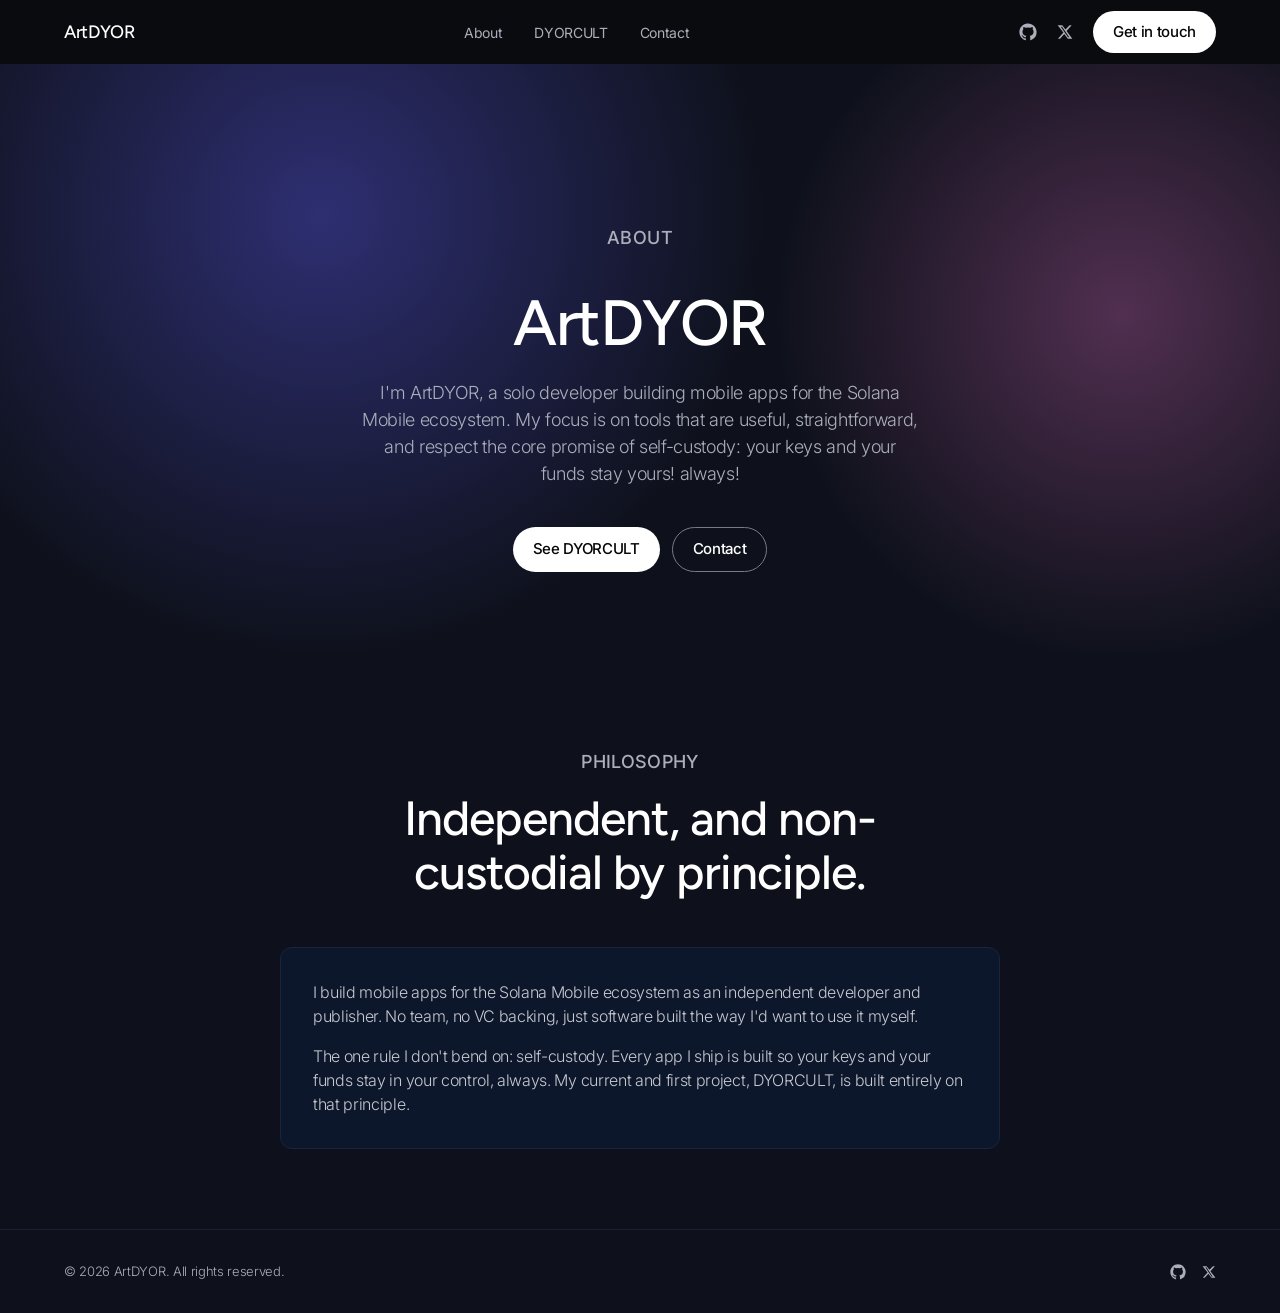
==== about.html @ 6ceb4e43 "Add dedicated About and Contact pages, update nav links About and Contact now have their own pages (" ====
<!DOCTYPE html>
<html lang="en">
<head>
  <meta charset="UTF-8" />
  <meta name="viewport" content="width=device-width, initial-scale=1.0" />
  <title>About — ArtDYOR</title>
  <meta name="description" content="ArtDYOR is an independent Solana app developer and publisher, creator of DYORCULT — a non-custodial mobile app built for the Solana dApp Store." />

  <link rel="icon" type="image/svg+xml" href="favicon.svg" />

  <!-- Open Graph / social share -->
  <meta property="og:type" content="website" />
  <meta property="og:title" content="About — ArtDYOR" />
  <meta property="og:description" content="Independent developer and publisher building DYORCULT, a non-custodial mobile app for the Solana ecosystem." />
  <meta property="og:url" content="https://artdyor.github.io/about.html" />
  <meta name="twitter:card" content="summary" />
  <meta name="twitter:title" content="About — ArtDYOR" />
  <meta name="twitter:description" content="Independent developer and publisher building DYORCULT, a non-custodial mobile app for the Solana ecosystem." />
  <meta name="twitter:site" content="@ArtDYOR" />

  <link rel="preconnect" href="https://fonts.googleapis.com">
  <link rel="preconnect" href="https://fonts.gstatic.com" crossorigin>
  <link href="https://fonts.googleapis.com/css2?family=Figtree:wght@500;600&family=Inter:wght@300;400;500;600&display=swap" rel="stylesheet">

  <link rel="stylesheet" href="styles.css" />
</head>
<body>

  <nav class="nav">
    <div class="container">
      <a href="index.html#top" class="nav-logo">ArtDYOR</a>
      <ul class="nav-links">
        <li><a href="about.html">About</a></li>
        <li><a href="dyorcult.html">DYORCULT</a></li>
        <li><a href="contact.html">Contact</a></li>
      </ul>
      <div class="nav-actions">
        <a href="https://github.com/artdyor" target="_blank" rel="noopener noreferrer" class="icon-link" aria-label="ArtDYOR on GitHub">
          <svg width="18" height="18" viewBox="0 0 24 24" fill="currentColor" aria-hidden="true"><path d="M12 .5C5.65.5.5 5.65.5 12c0 5.09 3.29 9.4 7.86 10.93.57.1.78-.25.78-.55v-2.14c-3.2.7-3.87-1.36-3.87-1.36-.53-1.33-1.28-1.69-1.28-1.69-1.04-.71.08-.7.08-.7 1.15.08 1.76 1.18 1.76 1.18 1.02 1.75 2.68 1.24 3.33.95.1-.74.4-1.24.72-1.53-2.55-.29-5.24-1.28-5.24-5.69 0-1.26.45-2.29 1.19-3.1-.12-.29-.51-1.46.12-3.05 0 0 .97-.31 3.18 1.18a11.1 11.1 0 0 1 5.79 0c2.21-1.49 3.18-1.18 3.18-1.18.63 1.59.24 2.76.12 3.05.74.81 1.19 1.84 1.19 3.1 0 4.42-2.7 5.4-5.26 5.68.41.36.78 1.06.78 2.15v3.19c0 .3.21.66.79.55A11.5 11.5 0 0 0 23.5 12C23.5 5.65 18.35.5 12 .5Z"/></svg>
        </a>
        <a href="https://x.com/ArtDYOR" target="_blank" rel="noopener noreferrer" class="icon-link" aria-label="ArtDYOR on X">
          <svg width="16" height="16" viewBox="0 0 24 24" fill="currentColor" aria-hidden="true"><path d="M18.9 2H22l-7.6 8.68L23 22h-6.8l-5.3-6.9L4.6 22H1.5l8.1-9.3L1 2h6.9l4.8 6.3L18.9 2Zm-2.4 18h1.9L7.6 4H5.6l10.9 16Z"/></svg>
        </a>
        <a href="contact.html" class="btn btn-primary">Get in touch</a>
      </div>
    </div>
  </nav>

  <header class="hero">
    <div class="container">
      <p class="eyebrow">About</p>
      <h1>ArtDYOR</h1>
      <p>I'm ArtDYOR, a solo developer building mobile apps for the Solana Mobile ecosystem. My focus is on tools that are useful, straightforward, and respect the core promise of self-custody: your keys and your funds stay yours! always!</p>
      <div class="hero-ctas">
        <a href="dyorcult.html" class="btn btn-primary">See DYORCULT</a>
        <a href="contact.html" class="btn btn-ghost">Contact</a>
      </div>
    </div>
  </header>

  <section class="section" id="about-story">
    <div class="container">
      <div class="section-header">
        <p class="eyebrow">Philosophy</p>
        <h2>Independent, and non-custodial by principle.</h2>
      </div>
      <div class="about-card">
        <p>I build mobile apps for the Solana Mobile ecosystem as an independent developer and publisher. No team, no VC backing, just software built the way I'd want to use it myself.</p>
        <p>The one rule I don't bend on: self-custody. Every app I ship is built so your keys and your funds stay in your control, always. My current and first project, DYORCULT, is built entirely on that principle.</p>
      </div>
    </div>
  </section>

  <footer class="footer">
    <div class="container">
      <p>&copy; 2026 ArtDYOR. All rights reserved.</p>
      <div class="footer-actions">
        <a href="https://github.com/artdyor" target="_blank" rel="noopener noreferrer" class="icon-link" aria-label="ArtDYOR on GitHub">
          <svg width="16" height="16" viewBox="0 0 24 24" fill="currentColor" aria-hidden="true"><path d="M12 .5C5.65.5.5 5.65.5 12c0 5.09 3.29 9.4 7.86 10.93.57.1.78-.25.78-.55v-2.14c-3.2.7-3.87-1.36-3.87-1.36-.53-1.33-1.28-1.69-1.28-1.69-1.04-.71.08-.7.08-.7 1.15.08 1.76 1.18 1.76 1.18 1.02 1.75 2.68 1.24 3.33.95.1-.74.4-1.24.72-1.53-2.55-.29-5.24-1.28-5.24-5.69 0-1.26.45-2.29 1.19-3.1-.12-.29-.51-1.46.12-3.05 0 0 .97-.31 3.18 1.18a11.1 11.1 0 0 1 5.79 0c2.21-1.49 3.18-1.18 3.18-1.18.63 1.59.24 2.76.12 3.05.74.81 1.19 1.84 1.19 3.1 0 4.42-2.7 5.4-5.26 5.68.41.36.78 1.06.78 2.15v3.19c0 .3.21.66.79.55A11.5 11.5 0 0 0 23.5 12C23.5 5.65 18.35.5 12 .5Z"/></svg>
        </a>
        <a href="https://x.com/ArtDYOR" target="_blank" rel="noopener noreferrer" class="icon-link" aria-label="ArtDYOR on X">
          <svg width="14" height="14" viewBox="0 0 24 24" fill="currentColor" aria-hidden="true"><path d="M18.9 2H22l-7.6 8.68L23 22h-6.8l-5.3-6.9L4.6 22H1.5l8.1-9.3L1 2h6.9l4.8 6.3L18.9 2Zm-2.4 18h1.9L7.6 4H5.6l10.9 16Z"/></svg>
        </a>
      </div>
    </div>
  </footer>

</body>
</html>
---- styles.css ----
/* ==========================================================================
   ArtDYOR — Developer Website
   Styled per the AgentQL "Aurora glow over a midnight terminal" design tokens
   ========================================================================== */

:root {
  /* Colors */
  --color-void: #0b0c0e;
  --color-abyss: #0e111b;
  --color-deep-sea: #0d172b;
  --color-cobalt-panel: #12244f;
  --color-signal-blue: #2862d7;
  --color-pulse-violet: #305fbd;
  --color-aurora-purple: #625fff;
  --color-plasma-pink: #ff7dda;
  --color-quartz: #ffffff;
  --color-ash: #abaebb;
  --color-mist: #c7c9d1;
  --color-obsidian-edge: #172540;
  --color-inkline: #151e32;
  --color-sapphire-hairline: #24375a;

  /* Typography */
  --font-inter: 'Inter', ui-sans-serif, system-ui, -apple-system, BlinkMacSystemFont, "Segoe UI", Roboto, sans-serif;
  --font-figtree: 'Figtree', ui-sans-serif, system-ui, -apple-system, BlinkMacSystemFont, "Segoe UI", Roboto, sans-serif;

  /* Layout */
  --page-max-width: 1200px;
  --section-gap: 80px;
  --card-padding: 24px;

  /* Radius */
  --radius-cards: 12px;
  --radius-buttons: 9999px;

  /* Shadows */
  --shadow-xl: rgba(0, 0, 0, 0.5) 0px 4px 30px 0px;
  --shadow-md: rgba(0, 0, 0, 0.2) 0px 3px 16px 0px;
}

* {
  margin: 0;
  padding: 0;
  box-sizing: border-box;
}

html {
  scroll-behavior: smooth;
}

body {
  background: var(--color-abyss);
  color: var(--color-quartz);
  font-family: var(--font-inter);
  font-weight: 300;
  font-size: 16px;
  line-height: 1.5;
  letter-spacing: -0.32px;
  overflow-x: hidden;
}

a {
  color: inherit;
  text-decoration: none;
}

.container {
  max-width: var(--page-max-width);
  margin: 0 auto;
  padding: 0 24px;
}

/* ---------------- Nav ---------------- */

.nav {
  position: sticky;
  top: 0;
  z-index: 50;
  background: rgba(11, 12, 14, 0.9);
  backdrop-filter: blur(8px);
  height: 64px;
  display: flex;
  align-items: center;
}

.nav .container {
  display: flex;
  align-items: center;
  justify-content: space-between;
  width: 100%;
}

.nav-logo {
  font-family: var(--font-figtree);
  font-weight: 500;
  font-size: 18px;
  letter-spacing: -0.02em;
  color: var(--color-quartz);
}

.nav-links {
  display: flex;
  gap: 32px;
  list-style: none;
}

.nav-links a {
  font-size: 14px;
  font-weight: 400;
  color: var(--color-ash);
  transition: color 0.15s ease;
}

.nav-links a:hover {
  color: var(--color-quartz);
}

.nav-actions {
  display: flex;
  align-items: center;
  gap: 20px;
}

.icon-link {
  display: inline-flex;
  align-items: center;
  justify-content: center;
  color: var(--color-ash);
  transition: color 0.15s ease;
}

.icon-link:hover {
  color: var(--color-quartz);
}

/* ---------------- Buttons ---------------- */

.btn {
  display: inline-flex;
  align-items: center;
  justify-content: center;
  border-radius: var(--radius-buttons);
  padding: 10px 20px;
  font-family: var(--font-inter);
  font-weight: 500;
  font-size: 15px;
  cursor: pointer;
  border: none;
  transition: opacity 0.15s ease, transform 0.15s ease;
}

.btn:hover {
  opacity: 0.9;
}

.btn-primary {
  background: var(--color-quartz);
  color: #050606;
}

.btn-ghost {
  background: transparent;
  border: 1px solid #777a88;
  color: var(--color-quartz);
}

/* ---------------- Hero ---------------- */

.hero {
  position: relative;
  padding: 160px 0 var(--section-gap);
  overflow: hidden;
}

.hero::before {
  content: '';
  position: absolute;
  top: -300px;
  left: -10%;
  width: 900px;
  height: 900px;
  background: radial-gradient(circle at center, rgba(98, 95, 255, 0.38) 0%, rgba(0, 0, 0, 0) 70%);
  pointer-events: none;
  z-index: 0;
}

.hero::after {
  content: '';
  position: absolute;
  top: -100px;
  right: -15%;
  width: 700px;
  height: 700px;
  background: radial-gradient(circle at center, rgba(255, 125, 218, 0.28) 0%, rgba(0, 0, 0, 0) 70%);
  pointer-events: none;
  z-index: 0;
}

.hero .container {
  position: relative;
  z-index: 1;
  text-align: center;
  max-width: 720px;
}

.eyebrow {
  font-size: 13px;
  font-weight: 500;
  text-transform: uppercase;
  letter-spacing: 0.02em;
  color: var(--color-ash);
  margin-bottom: 16px;
}

.hero h1 {
  font-family: var(--font-figtree);
  font-weight: 500;
  font-size: 64px;
  line-height: 1;
  letter-spacing: -1.28px;
  margin-bottom: 24px;
}

.hero p {
  font-size: 18px;
  color: var(--color-ash);
  max-width: 560px;
  margin: 0 auto 40px;
}

.hero-ctas {
  display: flex;
  gap: 12px;
  justify-content: center;
}

/* ---------------- Section ---------------- */

.section {
  padding: var(--section-gap) 0;
}

.section-header {
  text-align: center;
  max-width: 640px;
  margin: 0 auto 48px;
}

.section-header h2 {
  font-family: var(--font-figtree);
  font-weight: 500;
  font-size: 48px;
  line-height: 1.13;
  letter-spacing: -0.96px;
  margin-top: 16px;
}

.section-header p {
  font-size: 18px;
  color: var(--color-ash);
  margin-top: 16px;
}

/* ---------------- About ---------------- */

.about-card {
  background: var(--color-deep-sea);
  border: 1px solid var(--color-obsidian-edge);
  border-radius: var(--radius-cards);
  padding: 32px;
  max-width: 720px;
  margin: 0 auto;
}

.about-card p {
  color: var(--color-mist);
  font-size: 16px;
}

.about-card p + p {
  margin-top: 16px;
}

/* ---------------- App / Project cards ---------------- */

.project-grid {
  display: grid;
  grid-template-columns: 1fr;
  gap: 16px;
}

.project-card {
  background: var(--color-cobalt-panel);
  border: 1px solid #1e2b48;
  border-radius: var(--radius-cards);
  padding: 32px;
  display: flex;
  flex-direction: column;
  gap: 16px;
}

.project-card-top {
  display: flex;
  align-items: center;
  justify-content: space-between;
  gap: 16px;
  flex-wrap: wrap;
}

.project-card h3 {
  font-family: var(--font-figtree);
  font-weight: 500;
  font-size: 28px;
  letter-spacing: -0.56px;
}

.badge {
  display: inline-flex;
  align-items: center;
  background: var(--color-deep-sea);
  color: var(--color-quartz);
  font-size: 12px;
  font-weight: 500;
  border-radius: var(--radius-buttons);
  padding: 4px 12px;
  white-space: nowrap;
}

.project-card p {
  color: var(--color-mist);
  font-size: 16px;
  max-width: 640px;
}

.feature-list {
  list-style: none;
  display: flex;
  flex-direction: column;
  gap: 8px;
  margin-top: 8px;
}

.feature-list li {
  display: flex;
  align-items: flex-start;
  gap: 10px;
  font-size: 15px;
  color: var(--color-mist);
}

.feature-list li::before {
  content: '✓';
  color: #8798c1;
  flex-shrink: 0;
}

/* ---------------- Contact ---------------- */

.contact-card {
  background: var(--color-deep-sea);
  border: 1px solid var(--color-obsidian-edge);
  border-radius: var(--radius-cards);
  padding: 40px;
  max-width: 560px;
  margin: 0 auto;
  text-align: center;
}

.contact-card p {
  color: var(--color-ash);
  margin-bottom: 24px;
}

.contact-email {
  display: inline-block;
  font-family: var(--font-inter);
  font-weight: 500;
  font-size: 18px;
  color: var(--color-quartz);
  border-bottom: 1px solid var(--color-sapphire-hairline);
  padding-bottom: 2px;
  transition: color 0.15s ease, border-color 0.15s ease;
}

.contact-email:hover {
  color: var(--color-signal-blue);
  border-color: var(--color-signal-blue);
}

/* ---------------- Footer ---------------- */

.footer {
  border-top: 1px solid var(--color-inkline);
  padding: 32px 0;
}

.footer .container {
  display: flex;
  align-items: center;
  justify-content: space-between;
  flex-wrap: wrap;
  gap: 12px;
}

.footer p {
  font-size: 13px;
  color: var(--color-ash);
}

.footer-note {
  font-size: 13px;
  color: #8798c1;
}

.footer-actions {
  display: flex;
  align-items: center;
  gap: 16px;
}

/* ---------------- Legal pages ---------------- */

.legal-hero {
  padding: 140px 0 40px;
  text-align: center;
}

.legal-hero .eyebrow {
  margin-bottom: 12px;
}

.legal-hero h1 {
  font-family: var(--font-figtree);
  font-weight: 500;
  font-size: 48px;
  letter-spacing: -0.96px;
  line-height: 1.13;
}

.legal-updated {
  color: var(--color-ash);
  font-size: 14px;
  margin-top: 12px;
}

.legal-body {
  padding: 0 0 var(--section-gap);
}

.legal-card {
  background: var(--color-deep-sea);
  border: 1px solid var(--color-obsidian-edge);
  border-radius: var(--radius-cards);
  padding: 48px;
  max-width: 760px;
  margin: 0 auto;
}

.legal-card h2 {
  font-family: var(--font-figtree);
  font-weight: 500;
  font-size: 24px;
  letter-spacing: -0.4px;
  color: var(--color-quartz);
  margin-top: 40px;
  margin-bottom: 12px;
}

.legal-card h2:first-child {
  margin-top: 0;
}

.legal-card h3 {
  font-family: var(--font-inter);
  font-weight: 600;
  font-size: 16px;
  color: var(--color-quartz);
  margin-top: 24px;
  margin-bottom: 8px;
}

.legal-card p {
  color: var(--color-mist);
  font-size: 15px;
  line-height: 1.6;
  margin-bottom: 12px;
}

.legal-card ul,
.legal-card ol {
  color: var(--color-mist);
  font-size: 15px;
  line-height: 1.6;
  margin: 0 0 12px 0;
  padding-left: 20px;
}

.legal-card li {
  margin-bottom: 8px;
}

.legal-card a {
  color: var(--color-signal-blue);
  border-bottom: 1px solid transparent;
}

.legal-card a:hover {
  border-bottom-color: var(--color-signal-blue);
}

.legal-card strong {
  color: var(--color-quartz);
  font-weight: 500;
}

.legal-callout {
  background: var(--color-cobalt-panel);
  border: 1px solid #1e2b48;
  border-radius: var(--radius-cards);
  padding: 20px 24px;
  margin: 20px 0;
}

.legal-callout p {
  color: var(--color-mist);
  margin-bottom: 0;
}

.legal-callout p:first-child strong {
  color: var(--color-quartz);
}

.legal-nav-links {
  display: flex;
  gap: 16px;
  justify-content: center;
  margin-top: 20px;
  font-size: 14px;
}

.legal-nav-links a {
  color: var(--color-ash);
}

.legal-nav-links a:hover {
  color: var(--color-quartz);
}

/* ---------------- Responsive ---------------- */

@media (max-width: 640px) {
  .nav-links {
    display: none;
  }

  .hero {
    padding: 120px 0 60px;
  }

  .hero h1 {
    font-size: 40px;
    letter-spacing: -0.8px;
  }

  .section-header h2 {
    font-size: 32px;
  }

  .hero-ctas {
    flex-direction: column;
    align-items: stretch;
  }

  .footer .container {
    flex-direction: column;
    text-align: center;
  }

  .legal-card {
    padding: 28px;
  }

  .legal-hero h1 {
    font-size: 32px;
  }
}
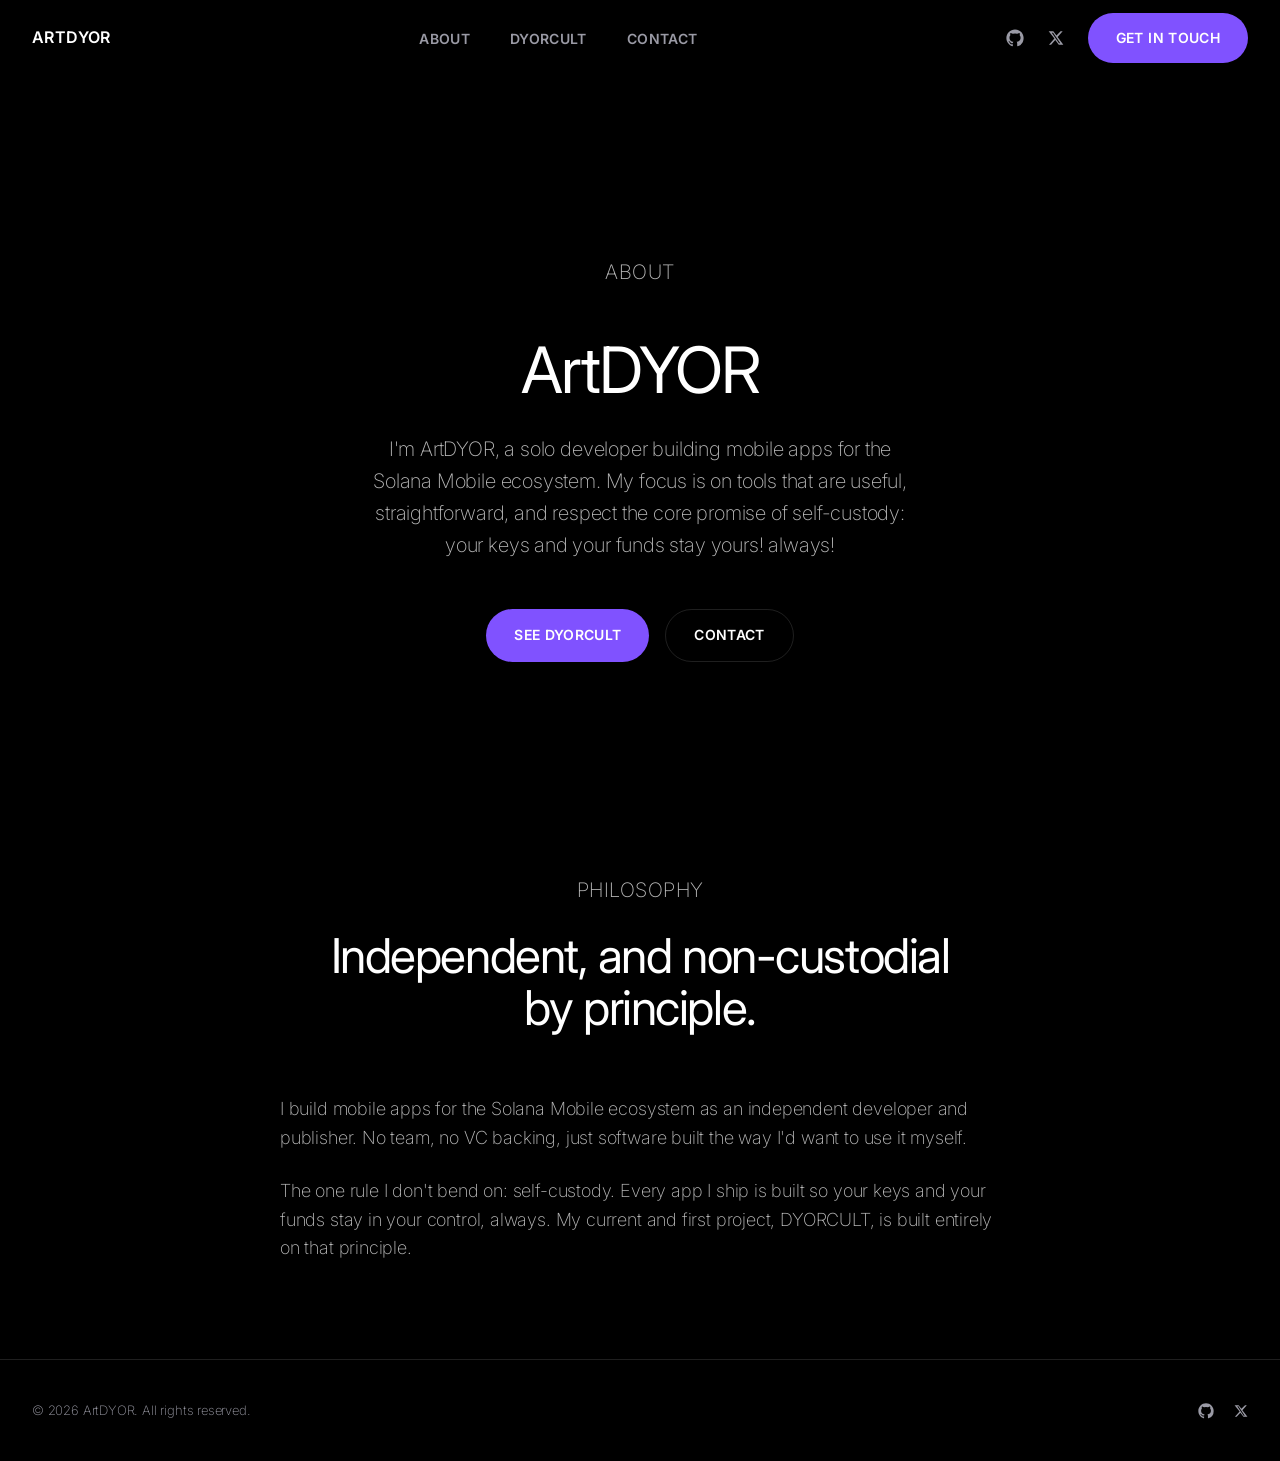
==== commit 7dbd494d: "Redesign site per Dala design system: black canvas, violet accent, scale-driven type Rewrites styles" ====
--- a/about.html
+++ b/about.html
@@ -4,9 +4,9 @@
   <meta charset="UTF-8" />
   <meta name="viewport" content="width=device-width, initial-scale=1.0" />
   <title>About — ArtDYOR</title>
-  <meta name="description" content="ArtDYOR is an independent Solana app developer and publisher, creator of DYORCULT — a non-custodial mobile app built for the Solana dApp Store." />
+  <meta name="description" content="ArtDYOR is an independent Solana app developer, creator of DYORCULT — a non-custodial mobile app built for the Solana Seeker." />
 
-  <link rel="icon" type="image/svg+xml" href="favicon.svg" />
+  <link rel="icon" type="image/png" href="favicon.png" />
 
   <!-- Open Graph / social share -->
   <meta property="og:type" content="website" />
@@ -20,7 +20,7 @@
 
   <link rel="preconnect" href="https://fonts.googleapis.com">
   <link rel="preconnect" href="https://fonts.gstatic.com" crossorigin>
-  <link href="https://fonts.googleapis.com/css2?family=Figtree:wght@500;600&family=Inter:wght@300;400;500;600&display=swap" rel="stylesheet">
+  <link href="https://fonts.googleapis.com/css2?family=Inter:wght@200;300;400;500;600&display=swap" rel="stylesheet">
 
   <link rel="stylesheet" href="styles.css" />
 </head>
@@ -28,7 +28,7 @@
 
   <nav class="nav">
     <div class="container">
-      <a href="index.html#top" class="nav-logo">ArtDYOR</a>
+      <a href="index.html" class="nav-logo">ArtDYOR</a>
       <ul class="nav-links">
         <li><a href="about.html">About</a></li>
         <li><a href="dyorcult.html">DYORCULT</a></li>
--- a/styles.css
+++ b/styles.css
@@ -1,41 +1,31 @@
 /* ==========================================================================
    ArtDYOR — Developer Website
-   Styled per the AgentQL "Aurora glow over a midnight terminal" design tokens
+   Styled per the Dala design system: pure black canvas, single violet accent,
+   scale-driven typography, no cards/shadows — the void is the design.
    ========================================================================== */
 
 :root {
   /* Colors */
-  --color-void: #0b0c0e;
-  --color-abyss: #0e111b;
-  --color-deep-sea: #0d172b;
-  --color-cobalt-panel: #12244f;
-  --color-signal-blue: #2862d7;
-  --color-pulse-violet: #305fbd;
-  --color-aurora-purple: #625fff;
-  --color-plasma-pink: #ff7dda;
-  --color-quartz: #ffffff;
-  --color-ash: #abaebb;
-  --color-mist: #c7c9d1;
-  --color-obsidian-edge: #172540;
-  --color-inkline: #151e32;
-  --color-sapphire-hairline: #24375a;
+  --color-void: #000000;
+  --color-violet: #8052ff;
+  --color-violet-dim: #6a3ff0;
+  --color-saffron: #ffb829;
+  --color-white: #ffffff;
+  --color-ash: #9a9aa5;
+  --color-mist: rgba(255, 255, 255, 0.72);
+  --color-hairline: rgba(255, 255, 255, 0.12);
 
   /* Typography */
-  --font-inter: 'Inter', ui-sans-serif, system-ui, -apple-system, BlinkMacSystemFont, "Segoe UI", Roboto, sans-serif;
-  --font-figtree: 'Figtree', ui-sans-serif, system-ui, -apple-system, BlinkMacSystemFont, "Segoe UI", Roboto, sans-serif;
+  --font-sans: 'Inter', ui-sans-serif, system-ui, -apple-system, BlinkMacSystemFont, "Segoe UI", Roboto, sans-serif;
 
   /* Layout */
-  --page-max-width: 1200px;
-  --section-gap: 80px;
-  --card-padding: 24px;
+  --page-max-width: 1280px;
+  --section-gap: 96px;
+  --unit: 6px;
 
   /* Radius */
-  --radius-cards: 12px;
-  --radius-buttons: 9999px;
-
-  /* Shadows */
-  --shadow-xl: rgba(0, 0, 0, 0.5) 0px 4px 30px 0px;
-  --shadow-md: rgba(0, 0, 0, 0.2) 0px 3px 16px 0px;
+  --radius: 24px;
+  --radius-pill: 9999px;
 }
 
 * {
@@ -49,13 +39,13 @@
 }
 
 body {
-  background: var(--color-abyss);
-  color: var(--color-quartz);
-  font-family: var(--font-inter);
-  font-weight: 300;
-  font-size: 16px;
-  line-height: 1.5;
-  letter-spacing: -0.32px;
+  background: var(--color-void);
+  color: var(--color-white);
+  font-family: var(--font-sans);
+  font-weight: 200;
+  font-size: 18px;
+  line-height: 1.6;
+  letter-spacing: -0.01em;
   overflow-x: hidden;
 }
 
@@ -67,7 +57,7 @@
 .container {
   max-width: var(--page-max-width);
   margin: 0 auto;
-  padding: 0 24px;
+  padding: 0 32px;
 }
 
 /* ---------------- Nav ---------------- */
@@ -76,9 +66,9 @@
   position: sticky;
   top: 0;
   z-index: 50;
-  background: rgba(11, 12, 14, 0.9);
-  backdrop-filter: blur(8px);
-  height: 64px;
+  background: rgba(0, 0, 0, 0.85);
+  backdrop-filter: blur(10px);
+  height: 76px;
   display: flex;
   align-items: center;
 }
@@ -91,34 +81,36 @@
 }
 
 .nav-logo {
-  font-family: var(--font-figtree);
-  font-weight: 500;
-  font-size: 18px;
-  letter-spacing: -0.02em;
-  color: var(--color-quartz);
+  font-weight: 600;
+  font-size: 16px;
+  letter-spacing: 0.025em;
+  text-transform: uppercase;
+  color: var(--color-white);
 }
 
 .nav-links {
   display: flex;
-  gap: 32px;
+  gap: 40px;
   list-style: none;
 }
 
 .nav-links a {
   font-size: 14px;
-  font-weight: 400;
+  font-weight: 600;
+  text-transform: uppercase;
+  letter-spacing: 0.025em;
   color: var(--color-ash);
   transition: color 0.15s ease;
 }
 
 .nav-links a:hover {
-  color: var(--color-quartz);
+  color: var(--color-white);
 }
 
 .nav-actions {
   display: flex;
   align-items: center;
-  gap: 20px;
+  gap: 24px;
 }
 
 .icon-link {
@@ -130,7 +122,7 @@
 }
 
 .icon-link:hover {
-  color: var(--color-quartz);
+  color: var(--color-white);
 }
 
 /* ---------------- Buttons ---------------- */
@@ -139,61 +131,43 @@
   display: inline-flex;
   align-items: center;
   justify-content: center;
-  border-radius: var(--radius-buttons);
-  padding: 10px 20px;
-  font-family: var(--font-inter);
-  font-weight: 500;
-  font-size: 15px;
+  border-radius: var(--radius-pill);
+  padding: 14px 28px;
+  font-family: var(--font-sans);
+  font-weight: 600;
+  font-size: 14px;
+  text-transform: uppercase;
+  letter-spacing: 0.025em;
   cursor: pointer;
   border: none;
   transition: opacity 0.15s ease, transform 0.15s ease;
 }
 
 .btn:hover {
-  opacity: 0.9;
+  opacity: 0.88;
 }
 
 .btn-primary {
-  background: var(--color-quartz);
-  color: #050606;
+  background: var(--color-violet);
+  color: var(--color-white);
 }
 
 .btn-ghost {
   background: transparent;
-  border: 1px solid #777a88;
-  color: var(--color-quartz);
+  border: 1px solid var(--color-hairline);
+  color: var(--color-white);
+}
+
+.btn-ghost:hover {
+  border-color: rgba(255, 255, 255, 0.32);
 }
 
 /* ---------------- Hero ---------------- */
 
 .hero {
   position: relative;
-  padding: 160px 0 var(--section-gap);
+  padding: 180px 0 var(--section-gap);
   overflow: hidden;
-}
-
-.hero::before {
-  content: '';
-  position: absolute;
-  top: -300px;
-  left: -10%;
-  width: 900px;
-  height: 900px;
-  background: radial-gradient(circle at center, rgba(98, 95, 255, 0.38) 0%, rgba(0, 0, 0, 0) 70%);
-  pointer-events: none;
-  z-index: 0;
-}
-
-.hero::after {
-  content: '';
-  position: absolute;
-  top: -100px;
-  right: -15%;
-  width: 700px;
-  height: 700px;
-  background: radial-gradient(circle at center, rgba(255, 125, 218, 0.28) 0%, rgba(0, 0, 0, 0) 70%);
-  pointer-events: none;
-  z-index: 0;
 }
 
 .hero .container {
@@ -204,34 +178,81 @@
 }
 
 .eyebrow {
-  font-size: 13px;
-  font-weight: 500;
+  font-size: 14px;
+  font-weight: 600;
   text-transform: uppercase;
-  letter-spacing: 0.02em;
-  color: var(--color-ash);
-  margin-bottom: 16px;
+  letter-spacing: 0.025em;
+  color: var(--color-saffron);
+  margin-bottom: 24px;
 }
 
 .hero h1 {
-  font-family: var(--font-figtree);
-  font-weight: 500;
-  font-size: 64px;
-  line-height: 1;
-  letter-spacing: -1.28px;
-  margin-bottom: 24px;
+  font-weight: 400;
+  font-size: clamp(40px, 5.5vw, 64px);
+  line-height: 1.05;
+  letter-spacing: -0.03em;
+  margin-bottom: 30px;
 }
 
 .hero p {
-  font-size: 18px;
-  color: var(--color-ash);
+  font-size: 20px;
+  font-weight: 200;
+  color: var(--color-mist);
   max-width: 560px;
-  margin: 0 auto 40px;
+  margin: 0 auto 48px;
 }
 
 .hero-ctas {
   display: flex;
-  gap: 12px;
+  gap: 16px;
   justify-content: center;
+}
+
+/* ---------------- Home hero (two-column, particle field) ---------------- */
+
+.hero-home {
+  padding: 140px 0 var(--section-gap);
+}
+
+.hero-home .container {
+  max-width: var(--page-max-width);
+}
+
+.hero-grid {
+  display: grid;
+  grid-template-columns: 1.1fr 0.9fr;
+  align-items: center;
+  gap: 48px;
+}
+
+.hero-content {
+  text-align: left;
+  max-width: 640px;
+}
+
+.hero-content .hero-ctas {
+  justify-content: flex-start;
+}
+
+.hero-content p {
+  margin: 0 0 48px;
+}
+
+.hero-home h1 {
+  font-size: clamp(48px, 7vw, 92px);
+  line-height: 0.98;
+  letter-spacing: -0.04em;
+}
+
+.hero-visual {
+  position: relative;
+  height: 480px;
+}
+
+.hero-visual canvas {
+  width: 100%;
+  height: 100%;
+  display: block;
 }
 
 /* ---------------- Section ---------------- */
@@ -243,42 +264,39 @@
 .section-header {
   text-align: center;
   max-width: 640px;
-  margin: 0 auto 48px;
+  margin: 0 auto 60px;
 }
 
 .section-header h2 {
-  font-family: var(--font-figtree);
-  font-weight: 500;
-  font-size: 48px;
-  line-height: 1.13;
-  letter-spacing: -0.96px;
-  margin-top: 16px;
+  font-weight: 400;
+  font-size: clamp(32px, 4.5vw, 48px);
+  line-height: 1.1;
+  letter-spacing: -0.03em;
+  margin-top: 20px;
 }
 
 .section-header p {
-  font-size: 18px;
-  color: var(--color-ash);
-  margin-top: 16px;
+  font-size: 20px;
+  font-weight: 200;
+  color: var(--color-mist);
+  margin-top: 20px;
 }
 
 /* ---------------- About ---------------- */
 
 .about-card {
-  background: var(--color-deep-sea);
-  border: 1px solid var(--color-obsidian-edge);
-  border-radius: var(--radius-cards);
-  padding: 32px;
   max-width: 720px;
   margin: 0 auto;
 }
 
 .about-card p {
   color: var(--color-mist);
-  font-size: 16px;
+  font-size: 18px;
+  font-weight: 200;
 }
 
 .about-card p + p {
-  margin-top: 16px;
+  margin-top: 24px;
 }
 
 /* ---------------- App / Project cards ---------------- */
@@ -286,17 +304,20 @@
 .project-grid {
   display: grid;
   grid-template-columns: 1fr;
-  gap: 16px;
+  gap: 60px;
 }
 
 .project-card {
-  background: var(--color-cobalt-panel);
-  border: 1px solid #1e2b48;
-  border-radius: var(--radius-cards);
-  padding: 32px;
   display: flex;
   flex-direction: column;
-  gap: 16px;
+  gap: 20px;
+  padding-bottom: 60px;
+  border-bottom: 1px solid var(--color-hairline);
+}
+
+.project-card:last-child {
+  border-bottom: none;
+  padding-bottom: 0;
 }
 
 .project-card-top {
@@ -308,27 +329,29 @@
 }
 
 .project-card h3 {
-  font-family: var(--font-figtree);
-  font-weight: 500;
+  font-weight: 400;
   font-size: 28px;
-  letter-spacing: -0.56px;
+  letter-spacing: -0.02em;
 }
 
 .badge {
   display: inline-flex;
   align-items: center;
-  background: var(--color-deep-sea);
-  color: var(--color-quartz);
-  font-size: 12px;
-  font-weight: 500;
-  border-radius: var(--radius-buttons);
-  padding: 4px 12px;
+  color: var(--color-saffron);
+  font-size: 13px;
+  font-weight: 600;
+  text-transform: uppercase;
+  letter-spacing: 0.025em;
+  border: 1px solid var(--color-hairline);
+  border-radius: var(--radius-pill);
+  padding: 6px 16px;
   white-space: nowrap;
 }
 
 .project-card p {
   color: var(--color-mist);
-  font-size: 16px;
+  font-size: 17px;
+  font-weight: 200;
   max-width: 640px;
 }
 
@@ -336,62 +359,59 @@
   list-style: none;
   display: flex;
   flex-direction: column;
-  gap: 8px;
+  gap: 12px;
   margin-top: 8px;
 }
 
 .feature-list li {
   display: flex;
   align-items: flex-start;
-  gap: 10px;
-  font-size: 15px;
+  gap: 12px;
+  font-size: 16px;
+  font-weight: 200;
   color: var(--color-mist);
 }
 
 .feature-list li::before {
-  content: '✓';
-  color: #8798c1;
+  content: '—';
+  color: var(--color-violet);
   flex-shrink: 0;
 }
 
 /* ---------------- Contact ---------------- */
 
 .contact-card {
-  background: var(--color-deep-sea);
-  border: 1px solid var(--color-obsidian-edge);
-  border-radius: var(--radius-cards);
-  padding: 40px;
   max-width: 560px;
   margin: 0 auto;
   text-align: center;
 }
 
 .contact-card p {
-  color: var(--color-ash);
-  margin-bottom: 24px;
+  color: var(--color-mist);
+  font-weight: 200;
+  margin-bottom: 32px;
 }
 
 .contact-email {
   display: inline-block;
-  font-family: var(--font-inter);
-  font-weight: 500;
-  font-size: 18px;
-  color: var(--color-quartz);
-  border-bottom: 1px solid var(--color-sapphire-hairline);
-  padding-bottom: 2px;
+  font-weight: 400;
+  font-size: 22px;
+  color: var(--color-white);
+  border-bottom: 1px solid var(--color-hairline);
+  padding-bottom: 4px;
   transition: color 0.15s ease, border-color 0.15s ease;
 }
 
 .contact-email:hover {
-  color: var(--color-signal-blue);
-  border-color: var(--color-signal-blue);
+  color: var(--color-violet);
+  border-color: var(--color-violet);
 }
 
 /* ---------------- Footer ---------------- */
 
 .footer {
-  border-top: 1px solid var(--color-inkline);
-  padding: 32px 0;
+  border-top: 1px solid var(--color-hairline);
+  padding: 40px 0;
 }
 
 .footer .container {
@@ -404,43 +424,45 @@
 
 .footer p {
   font-size: 13px;
+  font-weight: 200;
   color: var(--color-ash);
 }
 
 .footer-note {
   font-size: 13px;
-  color: #8798c1;
+  font-weight: 200;
+  color: var(--color-ash);
 }
 
 .footer-actions {
   display: flex;
   align-items: center;
-  gap: 16px;
+  gap: 20px;
 }
 
 /* ---------------- Legal pages ---------------- */
 
 .legal-hero {
-  padding: 140px 0 40px;
+  padding: 160px 0 48px;
   text-align: center;
 }
 
 .legal-hero .eyebrow {
-  margin-bottom: 12px;
+  margin-bottom: 16px;
 }
 
 .legal-hero h1 {
-  font-family: var(--font-figtree);
-  font-weight: 500;
-  font-size: 48px;
-  letter-spacing: -0.96px;
-  line-height: 1.13;
+  font-weight: 400;
+  font-size: clamp(36px, 5vw, 48px);
+  letter-spacing: -0.03em;
+  line-height: 1.1;
 }
 
 .legal-updated {
   color: var(--color-ash);
   font-size: 14px;
-  margin-top: 12px;
+  font-weight: 200;
+  margin-top: 16px;
 }
 
 .legal-body {
@@ -448,22 +470,17 @@
 }
 
 .legal-card {
-  background: var(--color-deep-sea);
-  border: 1px solid var(--color-obsidian-edge);
-  border-radius: var(--radius-cards);
-  padding: 48px;
   max-width: 760px;
   margin: 0 auto;
 }
 
 .legal-card h2 {
-  font-family: var(--font-figtree);
-  font-weight: 500;
-  font-size: 24px;
-  letter-spacing: -0.4px;
-  color: var(--color-quartz);
-  margin-top: 40px;
-  margin-bottom: 12px;
+  font-weight: 400;
+  font-size: 26px;
+  letter-spacing: -0.02em;
+  color: var(--color-white);
+  margin-top: 48px;
+  margin-bottom: 16px;
 }
 
 .legal-card h2:first-child {
@@ -471,54 +488,54 @@
 }
 
 .legal-card h3 {
-  font-family: var(--font-inter);
   font-weight: 600;
   font-size: 16px;
-  color: var(--color-quartz);
-  margin-top: 24px;
-  margin-bottom: 8px;
+  color: var(--color-white);
+  margin-top: 28px;
+  margin-bottom: 10px;
 }
 
 .legal-card p {
   color: var(--color-mist);
-  font-size: 15px;
-  line-height: 1.6;
-  margin-bottom: 12px;
+  font-weight: 200;
+  font-size: 16px;
+  line-height: 1.7;
+  margin-bottom: 14px;
 }
 
 .legal-card ul,
 .legal-card ol {
   color: var(--color-mist);
-  font-size: 15px;
-  line-height: 1.6;
-  margin: 0 0 12px 0;
-  padding-left: 20px;
+  font-weight: 200;
+  font-size: 16px;
+  line-height: 1.7;
+  margin: 0 0 14px 0;
+  padding-left: 22px;
 }
 
 .legal-card li {
-  margin-bottom: 8px;
+  margin-bottom: 10px;
 }
 
 .legal-card a {
-  color: var(--color-signal-blue);
+  color: var(--color-saffron);
   border-bottom: 1px solid transparent;
 }
 
 .legal-card a:hover {
-  border-bottom-color: var(--color-signal-blue);
+  border-bottom-color: var(--color-saffron);
 }
 
 .legal-card strong {
-  color: var(--color-quartz);
+  color: var(--color-white);
   font-weight: 500;
 }
 
 .legal-callout {
-  background: var(--color-cobalt-panel);
-  border: 1px solid #1e2b48;
-  border-radius: var(--radius-cards);
-  padding: 20px 24px;
-  margin: 20px 0;
+  border: 1px solid var(--color-hairline);
+  border-radius: var(--radius);
+  padding: 24px 28px;
+  margin: 28px 0;
 }
 
 .legal-callout p {
@@ -527,15 +544,16 @@
 }
 
 .legal-callout p:first-child strong {
-  color: var(--color-quartz);
+  color: var(--color-white);
 }
 
 .legal-nav-links {
   display: flex;
   gap: 16px;
   justify-content: center;
-  margin-top: 20px;
+  margin-top: 28px;
   font-size: 14px;
+  font-weight: 200;
 }
 
 .legal-nav-links a {
@@ -543,10 +561,32 @@
 }
 
 .legal-nav-links a:hover {
-  color: var(--color-quartz);
+  color: var(--color-white);
 }
 
 /* ---------------- Responsive ---------------- */
+
+@media (max-width: 900px) {
+  .hero-grid {
+    grid-template-columns: 1fr;
+    gap: 24px;
+  }
+
+  .hero-content {
+    text-align: center;
+    max-width: none;
+    margin: 0 auto;
+  }
+
+  .hero-content .hero-ctas {
+    justify-content: center;
+  }
+
+  .hero-visual {
+    height: 320px;
+    order: -1;
+  }
+}
 
 @media (max-width: 640px) {
   .nav-links {
@@ -554,16 +594,11 @@
   }
 
   .hero {
+    padding: 140px 0 60px;
+  }
+
+  .hero-home {
     padding: 120px 0 60px;
-  }
-
-  .hero h1 {
-    font-size: 40px;
-    letter-spacing: -0.8px;
-  }
-
-  .section-header h2 {
-    font-size: 32px;
   }
 
   .hero-ctas {
@@ -576,10 +611,6 @@
     text-align: center;
   }
 
-  .legal-card {
-    padding: 28px;
-  }
-
   .legal-hero h1 {
     font-size: 32px;
   }
